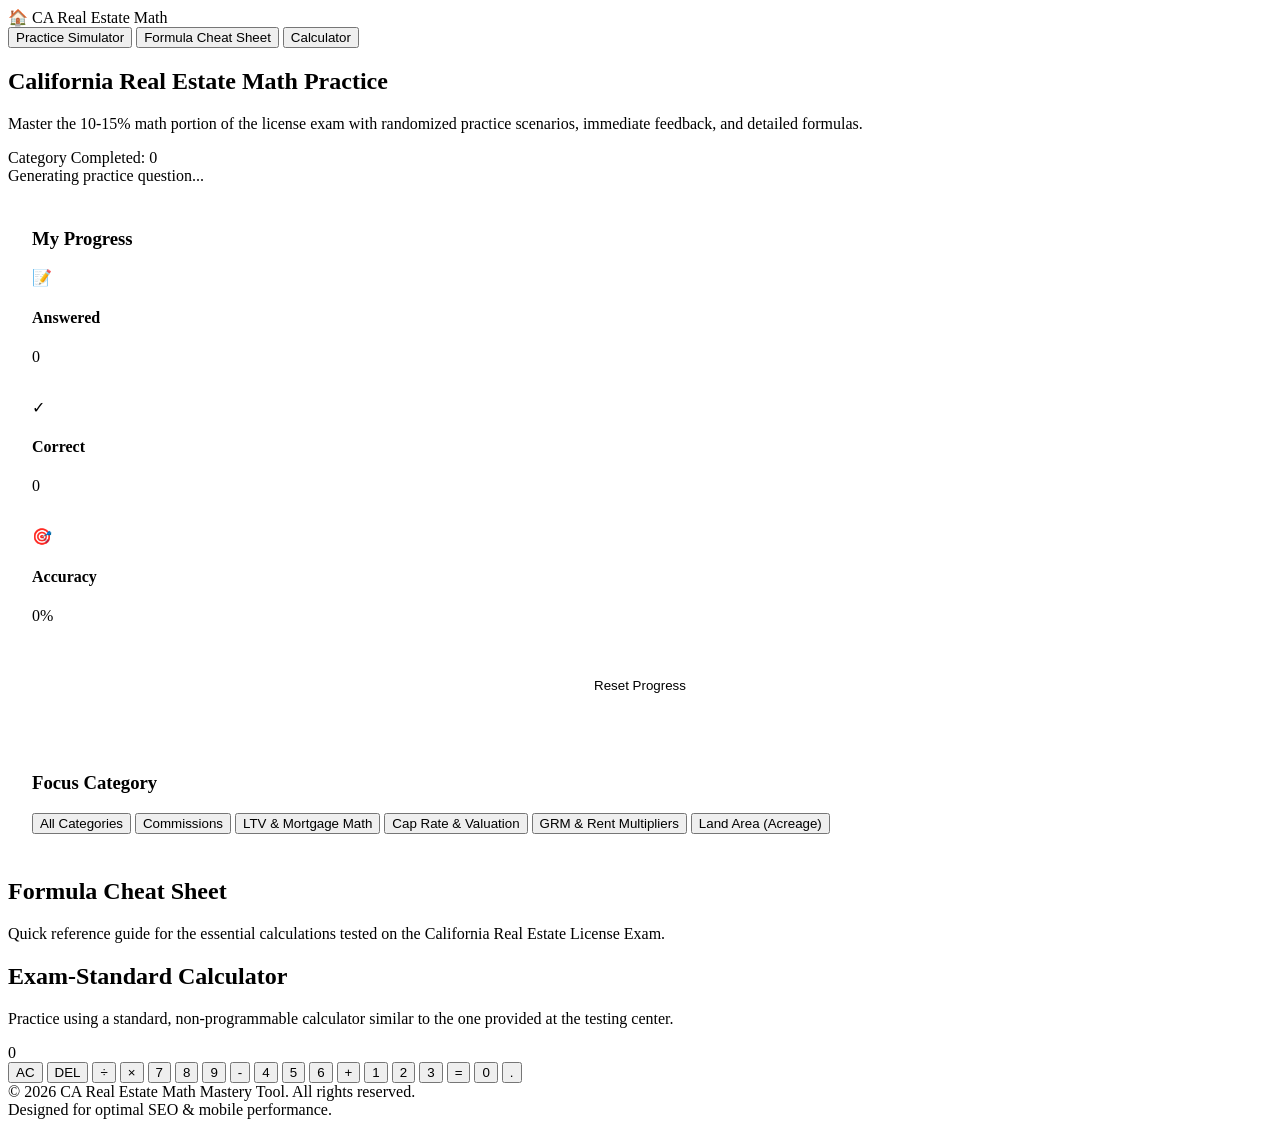
==== index.html @ 2122f607 "Upload index.html" ====
<!DOCTYPE html>
<html lang="en">
<head>
    <meta charset="UTF-8">
    <meta name="viewport" content="width=device-width, initial-scale=1.0">
    <meta name="description" content="Prepare for the California Real Estate License Exam with our interactive math simulator. Learn key formulas, practice unlimited sample questions, and pass on your first attempt!">
    <meta name="author" content="Real Estate Prep Pro">
    <title>California Real Estate Exam Math Practice Simulator</title>
    <link rel="stylesheet" href="style.css">
    <!-- Favicon -->
    <link rel="icon" type="image/svg+xml" href="data:image/svg+xml,<svg xmlns=%22http://www.w3.org/2000/svg%22 viewBox=%220 0 100 100%22><text y=%22.9em%22 font-size=%2290%22>🏠</text></svg>">
</head>
<body>

    <!-- Header Navigation -->
    <header>
        <div class="nav-container">
            <div class="logo" id="app-logo">
                🏠 CA Real Estate <span>Math</span>
            </div>
            <nav class="nav-tabs" aria-label="Main Navigation">
                <button class="tab-btn active" data-tab="practice" id="tab-btn-practice">Practice Simulator</button>
                <button class="tab-btn" data-tab="formulas" id="tab-btn-formulas">Formula Cheat Sheet</button>
                <button class="tab-btn" data-tab="calculator" id="tab-btn-calculator">Calculator</button>
            </nav>
        </div>
    </header>

    <!-- Main Content Container -->
    <main>

        <!-- Category 1: Practice Simulator Tab -->
        <section id="practice-tab" class="tab-content active">
            <!-- Hero Title -->
            <div class="hero">
                <h1>California Real Estate Math Practice</h1>
                <p>Master the 10-15% math portion of the license exam with randomized practice scenarios, immediate feedback, and detailed formulas.</p>
            </div>

            <!-- Quiz Layout Grid -->
            <div class="dashboard-grid">
                <!-- Main Quiz Board -->
                <div class="glass-card" id="quiz-board">
                    <div class="quiz-header">
                        <span class="category-tag" id="question-category">Category</span>
                        <span class="progress-text" id="progress-count">Completed: 0</span>
                    </div>

                    <!-- Question Container -->
                    <div class="question-text" id="question-box">
                        Generating practice question...
                    </div>

                    <!-- Options List -->
                    <div class="options-container" id="options-container">
                        <!-- Options will be generated dynamically -->
                    </div>

                    <!-- Explanation Card (Hidden by default) -->
                    <div class="explanation-card" id="explanation-wrapper" style="display: none;">
                        <div class="explanation-title">
                            💡 Step-by-Step Explanation
                        </div>
                        <div class="explanation-text" id="explanation-text">
                            Explanation content.
                        </div>
                    </div>

                    <!-- Action Button Row -->
                    <div class="actions-row" id="next-btn-container" style="display: none;">
                        <button class="btn-primary" id="next-btn">
                            Next Question ➜
                        </button>
                    </div>
                </div>

                <!-- Stats and Filters Sidebar -->
                <div class="stats-panel">
                    <!-- Progress Card -->
                    <div class="glass-card" style="padding: 1.5rem;">
                        <h3 class="filter-title">My Progress</h3>
                        <div style="display: flex; flex-direction: column; gap: 1rem;">
                            <!-- Stat 1: Total Answered -->
                            <div class="stat-item">
                                <div class="stat-icon">📝</div>
                                <div class="stat-details">
                                    <h4>Answered</h4>
                                    <p id="stat-total">0</p>
                                </div>
                            </div>
                            <!-- Stat 2: Correct Answered -->
                            <div class="stat-item">
                                <div class="stat-icon success">✓</div>
                                <div class="stat-details">
                                    <h4>Correct</h4>
                                    <p id="stat-correct">0</p>
                                </div>
                            </div>
                            <!-- Stat 3: Accuracy -->
                            <div class="stat-item">
                                <div class="stat-icon">🎯</div>
                                <div class="stat-details">
                                    <h4>Accuracy</h4>
                                    <p id="stat-accuracy">0%</p>
                                </div>
                            </div>
                        </div>
                        <button class="btn-primary" id="reset-stats-btn" style="width: 100%; margin-top: 1.5rem; background: rgba(255,255,255,0.05); border: 1px solid var(--bg-card-border); box-shadow: none; padding: 0.8rem;">
                            Reset Progress
                        </button>
                    </div>

                    <!-- Category Filters Card -->
                    <div class="glass-card" style="padding: 1.5rem;">
                        <h3 class="filter-title">Focus Category</h3>
                        <div class="filter-list">
                            <button class="filter-btn active" data-category="all" id="filter-all">All Categories</button>
                            <button class="filter-btn" data-category="commissions" id="filter-commissions">Commissions</button>
                            <button class="filter-btn" data-category="ltv" id="filter-ltv">LTV & Mortgage Math</button>
                            <button class="filter-btn" data-category="caprate" id="filter-caprate">Cap Rate & Valuation</button>
                            <button class="filter-btn" data-category="grm" id="filter-grm">GRM & Rent Multipliers</button>
                            <button class="filter-btn" data-category="landarea" id="filter-landarea">Land Area (Acreage)</button>
                        </div>
                    </div>
                </div>
            </div>
        </section>

        <!-- Category 2: Formula Cheat Sheet Tab -->
        <section id="formulas-tab" class="tab-content">
            <div class="hero">
                <h1>Formula Cheat Sheet</h1>
                <p>Quick reference guide for the essential calculations tested on the California Real Estate License Exam.</p>
            </div>
            
            <!-- Cards Container -->
            <div class="formulas-grid">
                <!-- Dynamically populated from JS -->
            </div>
        </section>

        <!-- Category 3: Calculator Tab -->
        <section id="calculator-tab" class="tab-content">
            <div class="hero">
                <h1>Exam-Standard Calculator</h1>
                <p>Practice using a standard, non-programmable calculator similar to the one provided at the testing center.</p>
            </div>

            <!-- Calculator Frame -->
            <div class="calculator-container">
                <div class="calculator-screen">
                    <div class="calc-prev-operand"></div>
                    <div class="calc-curr-operand">0</div>
                </div>
                <div class="calculator-grid">
                    <button class="calc-btn action" data-action="clear">AC</button>
                    <button class="calc-btn action" data-action="delete">DEL</button>
                    <button class="calc-btn operator" data-op="÷">÷</button>
                    <button class="calc-btn operator" data-op="×">×</button>
                    
                    <button class="calc-btn" data-num="7">7</button>
                    <button class="calc-btn" data-num="8">8</button>
                    <button class="calc-btn" data-num="9">9</button>
                    <button class="calc-btn operator" data-op="-">-</button>
                    
                    <button class="calc-btn" data-num="4">4</button>
                    <button class="calc-btn" data-num="5">5</button>
                    <button class="calc-btn" data-num="6">6</button>
                    <button class="calc-btn operator" data-op="+">+</button>
                    
                    <button class="calc-btn" data-num="1">1</button>
                    <button class="calc-btn" data-num="2">2</button>
                    <button class="calc-btn" data-num="3">3</button>
                    <button class="calc-btn equals" data-action="equals">=</button>
                    
                    <button class="calc-btn" style="grid-column: span 2; aspect-ratio: auto;" data-num="0">0</button>
                    <button class="calc-btn" data-num=".">.</button>
                </div>
            </div>
        </section>

    </main>

    <!-- Footer Section -->
    <footer>
        <div class="footer-content">
            <div>
                © 2026 CA Real Estate Math Mastery Tool. All rights reserved.
            </div>
            <div>
                Designed for optimal SEO &amp; mobile performance.
            </div>
        </div>
    </footer>

    <!-- App Script -->
    <script src="app.js"></script>
</body>
</html>
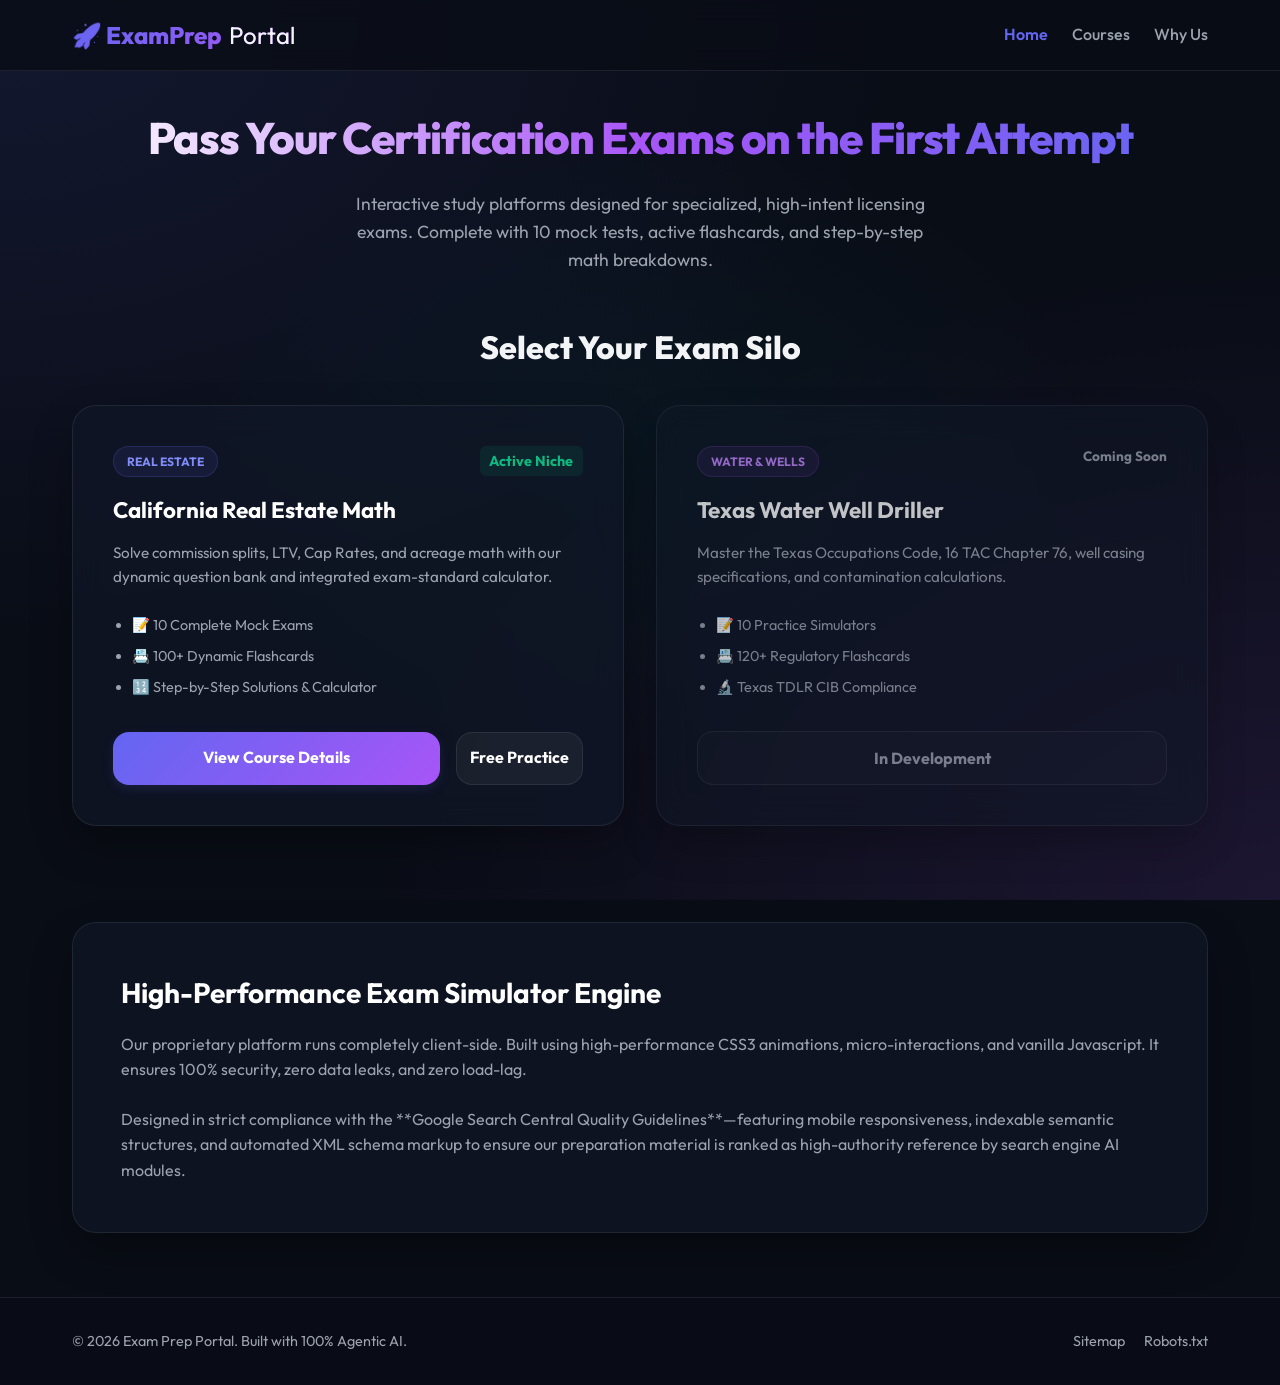
==== commit 092a6b4d: "Upload index.html" ====
--- a/index.html
+++ b/index.html
@@ -3,197 +3,128 @@
 <head>
     <meta charset="UTF-8">
     <meta name="viewport" content="width=device-width, initial-scale=1.0">
-    <meta name="description" content="Prepare for the California Real Estate License Exam with our interactive math simulator. Learn key formulas, practice unlimited sample questions, and pass on your first attempt!">
-    <meta name="author" content="Real Estate Prep Pro">
-    <title>California Real Estate Exam Math Practice Simulator</title>
+    <meta name="description" content="Master highly specialized, low-competition exams with our premium prep courses, interactive flashcards, mock tests, and built-in calculators. Start for free.">
+    <title>Exams Prep Portal - Premium Low-Competition Practice Simulators</title>
     <link rel="stylesheet" href="style.css">
-    <!-- Favicon -->
-    <link rel="icon" type="image/svg+xml" href="data:image/svg+xml,<svg xmlns=%22http://www.w3.org/2000/svg%22 viewBox=%220 0 100 100%22><text y=%22.9em%22 font-size=%2290%22>🏠</text></svg>">
+    <!-- Google Web Fonts -->
+    <link rel="preconnect" href="https://fonts.googleapis.com">
+    <link rel="preconnect" href="https://fonts.gstatic.com" crossorigin>
+    <link href="https://fonts.googleapis.com/css2?family=Outfit:wght@300;400;500;600;700;800&display=swap" rel="stylesheet">
+    
+    <!-- JSON-LD WebSite Structured Data -->
+    <script type="application/ld-json">
+    {
+      "@context": "https://schema.org",
+      "@type": "WebSite",
+      "name": "Exam Prep Portal",
+      "url": "https://onlinemathstutor4u-glitch.github.io/real-estate-math-practice-tool/",
+      "description": "Premium Mock Tests and Practice Engines for licensing and certification exams."
+    }
+    </script>
 </head>
 <body>
 
-    <!-- Header Navigation -->
+    <!-- Semantic Header -->
     <header>
         <div class="nav-container">
-            <div class="logo" id="app-logo">
-                🏠 CA Real Estate <span>Math</span>
+            <div class="logo">
+                🚀 ExamPrep<span>Portal</span>
             </div>
-            <nav class="nav-tabs" aria-label="Main Navigation">
-                <button class="tab-btn active" data-tab="practice" id="tab-btn-practice">Practice Simulator</button>
-                <button class="tab-btn" data-tab="formulas" id="tab-btn-formulas">Formula Cheat Sheet</button>
-                <button class="tab-btn" data-tab="calculator" id="tab-btn-calculator">Calculator</button>
+            <nav aria-label="Main Navigation">
+                <ul style="display: flex; gap: 1.5rem; list-style: none;">
+                    <li><a href="index.html" class="nav-link active" style="color: var(--primary); text-decoration: none; font-weight: 600;">Home</a></li>
+                    <li><a href="#courses" class="nav-link" style="color: var(--text-secondary); text-decoration: none; font-weight: 500;">Courses</a></li>
+                    <li><a href="#about" class="nav-link" style="color: var(--text-secondary); text-decoration: none; font-weight: 500;">Why Us</a></li>
+                </ul>
             </nav>
         </div>
     </header>
 
-    <!-- Main Content Container -->
     <main>
+        <!-- Hero Section -->
+        <section class="hero" id="home">
+            <h1>Pass Your Certification Exams on the First Attempt</h1>
+            <p>Interactive study platforms designed for specialized, high-intent licensing exams. Complete with 10 mock tests, active flashcards, and step-by-step math breakdowns.</p>
+        </section>
 
-        <!-- Category 1: Practice Simulator Tab -->
-        <section id="practice-tab" class="tab-content active">
-            <!-- Hero Title -->
-            <div class="hero">
-                <h1>California Real Estate Math Practice</h1>
-                <p>Master the 10-15% math portion of the license exam with randomized practice scenarios, immediate feedback, and detailed formulas.</p>
-            </div>
+        <!-- Course Catalog (Silo Categories) -->
+        <section id="courses" style="margin-top: 3rem;">
+            <h2 style="font-size: 2rem; margin-bottom: 2rem; text-align: center; font-weight: 800;">Select Your Exam Silo</h2>
+            
+            <div style="display: grid; grid-template-columns: repeat(auto-fit, minmax(320px, 1fr)); gap: 2rem; margin-top: 1rem;">
+                
+                <!-- Silo Product Card 1 -->
+                <article class="glass-card" style="display: flex; flex-direction: column; justify-content: space-between;">
+                    <div>
+                        <div style="display: flex; justify-content: space-between; align-items: flex-start; margin-bottom: 1rem;">
+                            <span class="category-tag" style="background: rgba(99, 102, 241, 0.1); color: #818cf8; border: 1px solid rgba(99, 102, 241, 0.2); padding: 0.3rem 0.8rem; border-radius: 50px; font-size: 0.75rem; font-weight: 700;">REAL ESTATE</span>
+                            <span style="font-size: 0.9rem; color: var(--success); font-weight: 700; background: var(--success-glow); padding: 0.2rem 0.6rem; border-radius: 6px;">Active Niche</span>
+                        </div>
+                        <h3 style="font-size: 1.4rem; font-weight: 700; margin-bottom: 0.75rem; color: white;">California Real Estate Math</h3>
+                        <p style="color: var(--text-secondary); font-size: 0.95rem; margin-bottom: 1.5rem;">Solve commission splits, LTV, Cap Rates, and acreage math with our dynamic question bank and integrated exam-standard calculator.</p>
+                        
+                        <ul style="color: var(--text-secondary); font-size: 0.9rem; margin-bottom: 2rem; padding-left: 1.2rem; display: flex; flex-direction: column; gap: 0.5rem;">
+                            <li>📝 10 Complete Mock Exams</li>
+                            <li>📇 100+ Dynamic Flashcards</li>
+                            <li>🔢 Step-by-Step Solutions &amp; Calculator</li>
+                        </ul>
+                    </div>
+                    
+                    <div style="display: flex; gap: 1rem;">
+                        <a href="exams/ca-real-estate-math/index.html" class="btn-primary" style="flex-grow: 1; text-align: center; text-decoration: none; padding: 0.8rem;">
+                            View Course Details
+                        </a>
+                        <a href="exams/ca-real-estate-math/practice.html" class="btn-primary" style="background: rgba(255,255,255,0.05); border: 1px solid var(--bg-card-border); color: white; box-shadow: none; padding: 0.8rem; text-decoration: none; text-align: center;">
+                            Free Practice
+                        </a>
+                    </div>
+                </article>
 
-            <!-- Quiz Layout Grid -->
-            <div class="dashboard-grid">
-                <!-- Main Quiz Board -->
-                <div class="glass-card" id="quiz-board">
-                    <div class="quiz-header">
-                        <span class="category-tag" id="question-category">Category</span>
-                        <span class="progress-text" id="progress-count">Completed: 0</span>
+                <!-- Silo Product Card 2 (Placeholder) -->
+                <article class="glass-card" style="display: flex; flex-direction: column; justify-content: space-between; opacity: 0.75;">
+                    <div>
+                        <div style="display: flex; justify-content: space-between; align-items: flex-start; margin-bottom: 1rem;">
+                            <span class="category-tag" style="background: rgba(168, 85, 247, 0.1); color: #c084fc; border: 1px solid rgba(168, 85, 247, 0.2); padding: 0.3rem 0.8rem; border-radius: 50px; font-size: 0.75rem; font-weight: 700;">WATER &amp; WELLS</span>
+                            <span style="font-size: 0.85rem; color: var(--text-secondary); font-weight: 700;">Coming Soon</span>
+                        </div>
+                        <h3 style="font-size: 1.4rem; font-weight: 700; margin-bottom: 0.75rem; color: white;">Texas Water Well Driller</h3>
+                        <p style="color: var(--text-secondary); font-size: 0.95rem; margin-bottom: 1.5rem;">Master the Texas Occupations Code, 16 TAC Chapter 76, well casing specifications, and contamination calculations.</p>
+                        
+                        <ul style="color: var(--text-secondary); font-size: 0.9rem; margin-bottom: 2rem; padding-left: 1.2rem; display: flex; flex-direction: column; gap: 0.5rem;">
+                            <li>📝 10 Practice Simulators</li>
+                            <li>📇 120+ Regulatory Flashcards</li>
+                            <li>🔬 Texas TDLR CIB Compliance</li>
+                        </ul>
                     </div>
+                    
+                    <button class="btn-primary" style="background: rgba(255,255,255,0.02); border: 1px solid var(--bg-card-border); color: var(--text-secondary); box-shadow: none; cursor: not-allowed;" disabled>
+                        In Development
+                    </button>
+                </article>
 
-                    <!-- Question Container -->
-                    <div class="question-text" id="question-box">
-                        Generating practice question...
-                    </div>
-
-                    <!-- Options List -->
-                    <div class="options-container" id="options-container">
-                        <!-- Options will be generated dynamically -->
-                    </div>
-
-                    <!-- Explanation Card (Hidden by default) -->
-                    <div class="explanation-card" id="explanation-wrapper" style="display: none;">
-                        <div class="explanation-title">
-                            💡 Step-by-Step Explanation
-                        </div>
-                        <div class="explanation-text" id="explanation-text">
-                            Explanation content.
-                        </div>
-                    </div>
-
-                    <!-- Action Button Row -->
-                    <div class="actions-row" id="next-btn-container" style="display: none;">
-                        <button class="btn-primary" id="next-btn">
-                            Next Question ➜
-                        </button>
-                    </div>
-                </div>
-
-                <!-- Stats and Filters Sidebar -->
-                <div class="stats-panel">
-                    <!-- Progress Card -->
-                    <div class="glass-card" style="padding: 1.5rem;">
-                        <h3 class="filter-title">My Progress</h3>
-                        <div style="display: flex; flex-direction: column; gap: 1rem;">
-                            <!-- Stat 1: Total Answered -->
-                            <div class="stat-item">
-                                <div class="stat-icon">📝</div>
-                                <div class="stat-details">
-                                    <h4>Answered</h4>
-                                    <p id="stat-total">0</p>
-                                </div>
-                            </div>
-                            <!-- Stat 2: Correct Answered -->
-                            <div class="stat-item">
-                                <div class="stat-icon success">✓</div>
-                                <div class="stat-details">
-                                    <h4>Correct</h4>
-                                    <p id="stat-correct">0</p>
-                                </div>
-                            </div>
-                            <!-- Stat 3: Accuracy -->
-                            <div class="stat-item">
-                                <div class="stat-icon">🎯</div>
-                                <div class="stat-details">
-                                    <h4>Accuracy</h4>
-                                    <p id="stat-accuracy">0%</p>
-                                </div>
-                            </div>
-                        </div>
-                        <button class="btn-primary" id="reset-stats-btn" style="width: 100%; margin-top: 1.5rem; background: rgba(255,255,255,0.05); border: 1px solid var(--bg-card-border); box-shadow: none; padding: 0.8rem;">
-                            Reset Progress
-                        </button>
-                    </div>
-
-                    <!-- Category Filters Card -->
-                    <div class="glass-card" style="padding: 1.5rem;">
-                        <h3 class="filter-title">Focus Category</h3>
-                        <div class="filter-list">
-                            <button class="filter-btn active" data-category="all" id="filter-all">All Categories</button>
-                            <button class="filter-btn" data-category="commissions" id="filter-commissions">Commissions</button>
-                            <button class="filter-btn" data-category="ltv" id="filter-ltv">LTV & Mortgage Math</button>
-                            <button class="filter-btn" data-category="caprate" id="filter-caprate">Cap Rate & Valuation</button>
-                            <button class="filter-btn" data-category="grm" id="filter-grm">GRM & Rent Multipliers</button>
-                            <button class="filter-btn" data-category="landarea" id="filter-landarea">Land Area (Acreage)</button>
-                        </div>
-                    </div>
-                </div>
             </div>
         </section>
 
-        <!-- Category 2: Formula Cheat Sheet Tab -->
-        <section id="formulas-tab" class="tab-content">
-            <div class="hero">
-                <h1>Formula Cheat Sheet</h1>
-                <p>Quick reference guide for the essential calculations tested on the California Real Estate License Exam.</p>
-            </div>
-            
-            <!-- Cards Container -->
-            <div class="formulas-grid">
-                <!-- Dynamically populated from JS -->
-            </div>
+        <!-- SEO Content Info Section -->
+        <section id="about" class="glass-card" style="margin-top: 4rem; padding: 3rem;">
+            <h2 style="font-size: 1.75rem; margin-bottom: 1rem; color: white; font-weight: 700;">High-Performance Exam Simulator Engine</h2>
+            <p style="color: var(--text-secondary); margin-bottom: 1.5rem;">Our proprietary platform runs completely client-side. Built using high-performance CSS3 animations, micro-interactions, and vanilla Javascript. It ensures 100% security, zero data leaks, and zero load-lag.</p>
+            <p style="color: var(--text-secondary);">Designed in strict compliance with the **Google Search Central Quality Guidelines**—featuring mobile responsiveness, indexable semantic structures, and automated XML schema markup to ensure our preparation material is ranked as high-authority reference by search engine AI modules.</p>
         </section>
-
-        <!-- Category 3: Calculator Tab -->
-        <section id="calculator-tab" class="tab-content">
-            <div class="hero">
-                <h1>Exam-Standard Calculator</h1>
-                <p>Practice using a standard, non-programmable calculator similar to the one provided at the testing center.</p>
-            </div>
-
-            <!-- Calculator Frame -->
-            <div class="calculator-container">
-                <div class="calculator-screen">
-                    <div class="calc-prev-operand"></div>
-                    <div class="calc-curr-operand">0</div>
-                </div>
-                <div class="calculator-grid">
-                    <button class="calc-btn action" data-action="clear">AC</button>
-                    <button class="calc-btn action" data-action="delete">DEL</button>
-                    <button class="calc-btn operator" data-op="÷">÷</button>
-                    <button class="calc-btn operator" data-op="×">×</button>
-                    
-                    <button class="calc-btn" data-num="7">7</button>
-                    <button class="calc-btn" data-num="8">8</button>
-                    <button class="calc-btn" data-num="9">9</button>
-                    <button class="calc-btn operator" data-op="-">-</button>
-                    
-                    <button class="calc-btn" data-num="4">4</button>
-                    <button class="calc-btn" data-num="5">5</button>
-                    <button class="calc-btn" data-num="6">6</button>
-                    <button class="calc-btn operator" data-op="+">+</button>
-                    
-                    <button class="calc-btn" data-num="1">1</button>
-                    <button class="calc-btn" data-num="2">2</button>
-                    <button class="calc-btn" data-num="3">3</button>
-                    <button class="calc-btn equals" data-action="equals">=</button>
-                    
-                    <button class="calc-btn" style="grid-column: span 2; aspect-ratio: auto;" data-num="0">0</button>
-                    <button class="calc-btn" data-num=".">.</button>
-                </div>
-            </div>
-        </section>
-
     </main>
 
-    <!-- Footer Section -->
+    <!-- Semantic Footer -->
     <footer>
         <div class="footer-content">
             <div>
-                © 2026 CA Real Estate Math Mastery Tool. All rights reserved.
+                © 2026 Exam Prep Portal. Built with 100% Agentic AI.
             </div>
             <div>
-                Designed for optimal SEO &amp; mobile performance.
+                <a href="sitemap.xml" style="color: var(--text-secondary); text-decoration: none; margin-right: 1rem;">Sitemap</a>
+                <a href="robots.txt" style="color: var(--text-secondary); text-decoration: none;">Robots.txt</a>
             </div>
         </div>
     </footer>
 
-    <!-- App Script -->
-    <script src="app.js"></script>
 </body>
 </html>
--- a/style.css
+++ b/style.css
@@ -0,0 +1,684 @@
+@import url('https://fonts.googleapis.com/css2?family=Outfit:wght@300;400;500;600;700;800&display=swap');
+
+/* CSS Variables for Premium Dark Theme */
+:root {
+    --bg-dark: #090d16;
+    --bg-card: rgba(17, 24, 39, 0.7);
+    --bg-card-border: rgba(255, 255, 255, 0.08);
+    --text-primary: #f3f4f6;
+    --text-secondary: #9ca3af;
+    --primary: #6366f1;
+    --primary-glow: rgba(99, 102, 241, 0.15);
+    --secondary: #a855f7;
+    --secondary-glow: rgba(168, 85, 247, 0.15);
+    --accent: #06b6d4;
+    --success: #10b981;
+    --error: #ef4444;
+    --success-glow: rgba(16, 185, 129, 0.1);
+    --error-glow: rgba(239, 68, 68, 0.1);
+    --transition-speed: 0.3s;
+}
+
+* {
+    margin: 0;
+    padding: 0;
+    box-sizing: border-box;
+    font-family: 'Outfit', sans-serif;
+    -webkit-tap-highlight-color: transparent;
+}
+
+body {
+    background-color: var(--bg-dark);
+    background-image: 
+        radial-gradient(at 0% 0%, rgba(99, 102, 241, 0.12) 0px, transparent 50%),
+        radial-gradient(at 100% 100%, rgba(168, 85, 247, 0.12) 0px, transparent 50%),
+        radial-gradient(at 50% 50%, rgba(6, 182, 212, 0.05) 0px, transparent 50%);
+    background-attachment: fixed;
+    color: var(--text-primary);
+    min-height: 100vh;
+    display: flex;
+    flex-direction: column;
+    overflow-x: hidden;
+    line-height: 1.6;
+}
+
+/* Header */
+header {
+    background: rgba(9, 13, 22, 0.8);
+    backdrop-filter: blur(12px);
+    border-bottom: 1px solid var(--bg-card-border);
+    position: sticky;
+    top: 0;
+    z-index: 100;
+}
+
+.nav-container {
+    max-width: 1200px;
+    margin: 0 auto;
+    padding: 1rem 2rem;
+    display: flex;
+    justify-content: space-between;
+    align-items: center;
+}
+
+.logo {
+    font-size: 1.5rem;
+    font-weight: 800;
+    background: linear-gradient(135deg, var(--primary), var(--secondary));
+    -webkit-background-clip: text;
+    -webkit-text-fill-color: transparent;
+    display: flex;
+    align-items: center;
+    gap: 0.5rem;
+}
+
+.logo span {
+    font-weight: 400;
+    color: var(--text-primary);
+    -webkit-text-fill-color: initial;
+}
+
+.nav-tabs {
+    display: flex;
+    gap: 0.5rem;
+    background: rgba(255, 255, 255, 0.03);
+    padding: 0.25rem;
+    border-radius: 50px;
+    border: 1px solid var(--bg-card-border);
+}
+
+.tab-btn {
+    background: transparent;
+    border: none;
+    color: var(--text-secondary);
+    padding: 0.6rem 1.2rem;
+    border-radius: 50px;
+    font-weight: 600;
+    font-size: 0.9rem;
+    cursor: pointer;
+    transition: all var(--transition-speed) ease;
+}
+
+.tab-btn.active {
+    background: linear-gradient(135deg, var(--primary), var(--secondary));
+    color: white;
+    box-shadow: 0 4px 12px var(--primary-glow);
+}
+
+.tab-btn:hover:not(.active) {
+    color: var(--text-primary);
+    background: rgba(255, 255, 255, 0.05);
+}
+
+/* Main Layout */
+main {
+    max-width: 1200px;
+    margin: 2rem auto;
+    padding: 0 2rem;
+    flex-grow: 1;
+    width: 100%;
+}
+
+.tab-content {
+    display: none;
+    animation: fadeIn 0.4s ease-out;
+}
+
+.tab-content.active {
+    display: block;
+}
+
+@keyframes fadeIn {
+    from {
+        opacity: 0;
+        transform: translateY(10px);
+    }
+    to {
+        opacity: 1;
+        transform: translateY(0);
+    }
+}
+
+/* Glassmorphic Cards */
+.glass-card {
+    background: var(--bg-card);
+    backdrop-filter: blur(16px);
+    border: 1px solid var(--bg-card-border);
+    border-radius: 24px;
+    padding: 2.5rem;
+    box-shadow: 0 20px 40px rgba(0, 0, 0, 0.3);
+    margin-bottom: 2rem;
+    transition: transform var(--transition-speed) ease, box-shadow var(--transition-speed) ease;
+}
+
+.glass-card:hover {
+    box-shadow: 0 25px 50px rgba(99, 102, 241, 0.05);
+}
+
+/* Hero Section */
+.hero {
+    text-align: center;
+    margin-bottom: 3rem;
+}
+
+.hero h1 {
+    font-size: 2.75rem;
+    font-weight: 800;
+    margin-bottom: 1rem;
+    letter-spacing: -0.025em;
+    background: linear-gradient(to right, #ffffff, #a855f7, #6366f1);
+    -webkit-background-clip: text;
+    -webkit-text-fill-color: transparent;
+}
+
+.hero p {
+    color: var(--text-secondary);
+    font-size: 1.1rem;
+    max-width: 600px;
+    margin: 0 auto;
+}
+
+/* Grid & Dashboard layout */
+.dashboard-grid {
+    display: grid;
+    grid-template-columns: 2fr 1fr;
+    gap: 2rem;
+}
+
+@media (max-width: 968px) {
+    .dashboard-grid {
+        grid-template-columns: 1fr;
+    }
+}
+
+/* Quiz Section */
+.quiz-header {
+    display: flex;
+    justify-content: space-between;
+    align-items: center;
+    margin-bottom: 1.5rem;
+    border-bottom: 1px solid var(--bg-card-border);
+    padding-bottom: 1rem;
+}
+
+.category-tag {
+    background: var(--primary-glow);
+    color: #818cf8;
+    border: 1px solid rgba(99, 102, 241, 0.3);
+    padding: 0.4rem 1rem;
+    border-radius: 50px;
+    font-size: 0.85rem;
+    font-weight: 700;
+    text-transform: uppercase;
+}
+
+.progress-text {
+    font-size: 0.9rem;
+    color: var(--text-secondary);
+    font-weight: 500;
+}
+
+.question-text {
+    font-size: 1.3rem;
+    font-weight: 600;
+    margin-bottom: 2rem;
+    color: var(--text-primary);
+}
+
+.options-container {
+    display: flex;
+    flex-direction: column;
+    gap: 1rem;
+    margin-bottom: 2rem;
+}
+
+.option-btn {
+    background: rgba(255, 255, 255, 0.02);
+    border: 1px solid var(--bg-card-border);
+    border-radius: 16px;
+    padding: 1.2rem 1.5rem;
+    text-align: left;
+    color: var(--text-primary);
+    font-size: 1.05rem;
+    font-weight: 500;
+    cursor: pointer;
+    transition: all 0.2s ease;
+    display: flex;
+    justify-content: space-between;
+    align-items: center;
+}
+
+.option-btn:hover:not(:disabled) {
+    background: rgba(255, 255, 255, 0.05);
+    border-color: var(--primary);
+    transform: translateX(4px);
+}
+
+.option-btn:disabled {
+    cursor: default;
+}
+
+.option-btn.correct {
+    background: var(--success-glow);
+    border-color: var(--success);
+    color: #34d399;
+}
+
+.option-btn.incorrect {
+    background: var(--error-glow);
+    border-color: var(--error);
+    color: #f87171;
+}
+
+.option-marker {
+    width: 24px;
+    height: 24px;
+    border-radius: 50%;
+    border: 2px solid var(--text-secondary);
+    display: flex;
+    align-items: center;
+    justify-content: center;
+    font-size: 0.8rem;
+    font-weight: 700;
+    transition: all 0.2s ease;
+}
+
+.option-btn.correct .option-marker {
+    border-color: var(--success);
+    background: var(--success);
+    color: white;
+}
+
+.option-btn.incorrect .option-marker {
+    border-color: var(--error);
+    background: var(--error);
+    color: white;
+}
+
+/* Explanation / Answer details */
+.explanation-card {
+    background: rgba(255, 255, 255, 0.02);
+    border-left: 4px solid var(--primary);
+    border-radius: 0 16px 16px 0;
+    padding: 1.5rem;
+    margin-bottom: 2rem;
+    animation: fadeIn 0.4s ease-out;
+}
+
+.explanation-title {
+    font-weight: 700;
+    color: var(--primary);
+    margin-bottom: 0.5rem;
+    display: flex;
+    align-items: center;
+    gap: 0.5rem;
+}
+
+.explanation-text {
+    font-size: 0.95rem;
+    color: var(--text-secondary);
+}
+
+.explanation-math {
+    background: rgba(0, 0, 0, 0.2);
+    padding: 1rem;
+    border-radius: 12px;
+    margin-top: 1rem;
+    font-family: monospace;
+    font-size: 1.05rem;
+    color: var(--accent);
+    border: 1px solid rgba(255, 255, 255, 0.04);
+}
+
+/* Action Buttons */
+.btn-primary {
+    background: linear-gradient(135deg, var(--primary), var(--secondary));
+    color: white;
+    border: none;
+    border-radius: 16px;
+    padding: 1rem 2rem;
+    font-size: 1rem;
+    font-weight: 700;
+    cursor: pointer;
+    transition: all 0.2s ease;
+    box-shadow: 0 4px 12px var(--primary-glow);
+    display: flex;
+    align-items: center;
+    justify-content: center;
+    gap: 0.5rem;
+}
+
+.btn-primary:hover {
+    transform: translateY(-2px);
+    box-shadow: 0 6px 20px var(--primary-glow);
+}
+
+.btn-primary:active {
+    transform: translateY(0);
+}
+
+.actions-row {
+    display: flex;
+    justify-content: flex-end;
+}
+
+/* Right Side Stats Panel */
+.stats-panel {
+    display: flex;
+    flex-direction: column;
+    gap: 1.5rem;
+}
+
+.stat-item {
+    display: flex;
+    align-items: center;
+    gap: 1rem;
+    background: rgba(255, 255, 255, 0.02);
+    padding: 1.2rem;
+    border-radius: 16px;
+    border: 1px solid var(--bg-card-border);
+}
+
+.stat-icon {
+    width: 48px;
+    height: 48px;
+    border-radius: 12px;
+    background: var(--primary-glow);
+    color: var(--primary);
+    display: flex;
+    align-items: center;
+    justify-content: center;
+    font-size: 1.5rem;
+}
+
+.stat-icon.success {
+    background: var(--success-glow);
+    color: var(--success);
+}
+
+.stat-details h4 {
+    font-size: 0.85rem;
+    color: var(--text-secondary);
+    text-transform: uppercase;
+    font-weight: 700;
+}
+
+.stat-details p {
+    font-size: 1.5rem;
+    font-weight: 800;
+    color: var(--text-primary);
+}
+
+/* Category Filter Panel */
+.filter-title {
+    font-weight: 700;
+    margin-bottom: 1rem;
+    font-size: 0.95rem;
+    color: var(--text-secondary);
+    text-transform: uppercase;
+}
+
+.filter-list {
+    display: flex;
+    flex-direction: column;
+    gap: 0.5rem;
+}
+
+.filter-btn {
+    background: transparent;
+    border: 1px solid var(--bg-card-border);
+    color: var(--text-secondary);
+    padding: 0.8rem 1.2rem;
+    border-radius: 14px;
+    cursor: pointer;
+    text-align: left;
+    font-size: 0.95rem;
+    font-weight: 500;
+    transition: all 0.2s ease;
+}
+
+.filter-btn:hover {
+    background: rgba(255, 255, 255, 0.03);
+    color: var(--text-primary);
+}
+
+.filter-btn.active {
+    background: var(--primary-glow);
+    color: #818cf8;
+    border-color: rgba(99, 102, 241, 0.4);
+    font-weight: 600;
+}
+
+/* Formula Cheat Sheet Grid */
+.formulas-grid {
+    display: grid;
+    grid-template-columns: repeat(auto-fill, minmax(320px, 1fr));
+    gap: 1.5rem;
+}
+
+.formula-card {
+    background: var(--bg-card);
+    backdrop-filter: blur(12px);
+    border: 1px solid var(--bg-card-border);
+    border-radius: 20px;
+    padding: 1.8rem;
+    transition: all var(--transition-speed) ease;
+    display: flex;
+    flex-direction: column;
+    justify-content: space-between;
+    height: 100%;
+}
+
+.formula-card:hover {
+    transform: translateY(-5px);
+    border-color: rgba(168, 85, 247, 0.4);
+    box-shadow: 0 15px 30px rgba(168, 85, 247, 0.05);
+}
+
+.formula-header {
+    display: flex;
+    justify-content: space-between;
+    align-items: center;
+    margin-bottom: 1rem;
+}
+
+.formula-title {
+    font-size: 1.15rem;
+    font-weight: 700;
+    color: var(--text-primary);
+}
+
+.formula-icon {
+    font-size: 1.5rem;
+    color: var(--secondary);
+}
+
+.formula-body {
+    flex-grow: 1;
+}
+
+.formula-equation {
+    background: rgba(0, 0, 0, 0.2);
+    padding: 0.8rem;
+    border-radius: 12px;
+    font-family: monospace;
+    font-weight: bold;
+    font-size: 1rem;
+    color: var(--accent);
+    margin-bottom: 1rem;
+    border: 1px solid rgba(255, 255, 255, 0.03);
+}
+
+.formula-desc {
+    font-size: 0.9rem;
+    color: var(--text-secondary);
+    margin-bottom: 1rem;
+}
+
+.formula-example {
+    font-size: 0.85rem;
+    background: rgba(255, 255, 255, 0.01);
+    padding: 0.75rem;
+    border-left: 2px solid var(--secondary);
+    color: var(--text-secondary);
+    border-radius: 0 8px 8px 0;
+}
+
+.formula-example strong {
+    color: var(--text-primary);
+}
+
+/* Interactive Calculator Widget */
+.calculator-container {
+    max-width: 360px;
+    margin: 2rem auto;
+    background: #0f172a;
+    border-radius: 32px;
+    padding: 1.5rem;
+    border: 1px solid var(--bg-card-border);
+    box-shadow: 0 25px 50px rgba(0, 0, 0, 0.5);
+}
+
+.calculator-screen {
+    background: #020617;
+    border-radius: 20px;
+    padding: 1.5rem;
+    margin-bottom: 1.5rem;
+    text-align: right;
+    border: 1px solid rgba(255, 255, 255, 0.03);
+    overflow: hidden;
+}
+
+.calc-prev-operand {
+    font-size: 0.95rem;
+    color: var(--text-secondary);
+    min-height: 1.5rem;
+    margin-bottom: 0.25rem;
+    word-wrap: break-word;
+    word-break: break-all;
+}
+
+.calc-curr-operand {
+    font-size: 2rem;
+    font-weight: 700;
+    color: var(--text-primary);
+    min-height: 2.8rem;
+    word-wrap: break-word;
+    word-break: break-all;
+}
+
+.calculator-grid {
+    display: grid;
+    grid-template-columns: repeat(4, 1fr);
+    gap: 0.75rem;
+}
+
+.calc-btn {
+    aspect-ratio: 1;
+    border-radius: 18px;
+    border: 1px solid rgba(255, 255, 255, 0.05);
+    background: rgba(255, 255, 255, 0.03);
+    font-size: 1.25rem;
+    font-weight: 600;
+    color: var(--text-primary);
+    cursor: pointer;
+    transition: all 0.15s ease;
+    display: flex;
+    align-items: center;
+    justify-content: center;
+}
+
+.calc-btn:hover {
+    background: rgba(255, 255, 255, 0.08);
+}
+
+.calc-btn:active {
+    transform: scale(0.95);
+}
+
+.calc-btn.operator {
+    background: var(--primary-glow);
+    color: #818cf8;
+    border-color: rgba(99, 102, 241, 0.2);
+}
+
+.calc-btn.operator:hover {
+    background: rgba(99, 102, 241, 0.25);
+}
+
+.calc-btn.action {
+    background: rgba(239, 68, 68, 0.15);
+    color: #f87171;
+    border-color: rgba(239, 68, 68, 0.2);
+}
+
+.calc-btn.action:hover {
+    background: rgba(239, 68, 68, 0.25);
+}
+
+.calc-btn.equals {
+    background: linear-gradient(135deg, var(--primary), var(--secondary));
+    color: white;
+    grid-column: span 2;
+    aspect-ratio: auto;
+    height: 100%;
+}
+
+.calc-btn.equals:hover {
+    opacity: 0.9;
+}
+
+/* Footer styling */
+footer {
+    border-top: 1px solid var(--bg-card-border);
+    padding: 2rem 0;
+    margin-top: auto;
+    background: rgba(9, 13, 22, 0.6);
+}
+
+.footer-content {
+    max-width: 1200px;
+    margin: 0 auto;
+    padding: 0 2rem;
+    display: flex;
+    justify-content: space-between;
+    align-items: center;
+    color: var(--text-secondary);
+    font-size: 0.9rem;
+}
+
+@media (max-width: 640px) {
+    .footer-content {
+        flex-direction: column;
+        gap: 1rem;
+        text-align: center;
+    }
+}
+
+/* Score Summary Slide styling */
+.score-summary {
+    text-align: center;
+    padding: 2rem 0;
+}
+
+.score-badge {
+    width: 120px;
+    height: 120px;
+    border-radius: 50%;
+    background: var(--primary-glow);
+    border: 3px solid var(--primary);
+    display: flex;
+    align-items: center;
+    justify-content: center;
+    font-size: 2.5rem;
+    font-weight: 800;
+    color: white;
+    margin: 0 auto 1.5rem;
+    box-shadow: 0 10px 25px var(--primary-glow);
+}
+
+.score-msg {
+    font-size: 1.25rem;
+    font-weight: 600;
+    margin-bottom: 1rem;
+}
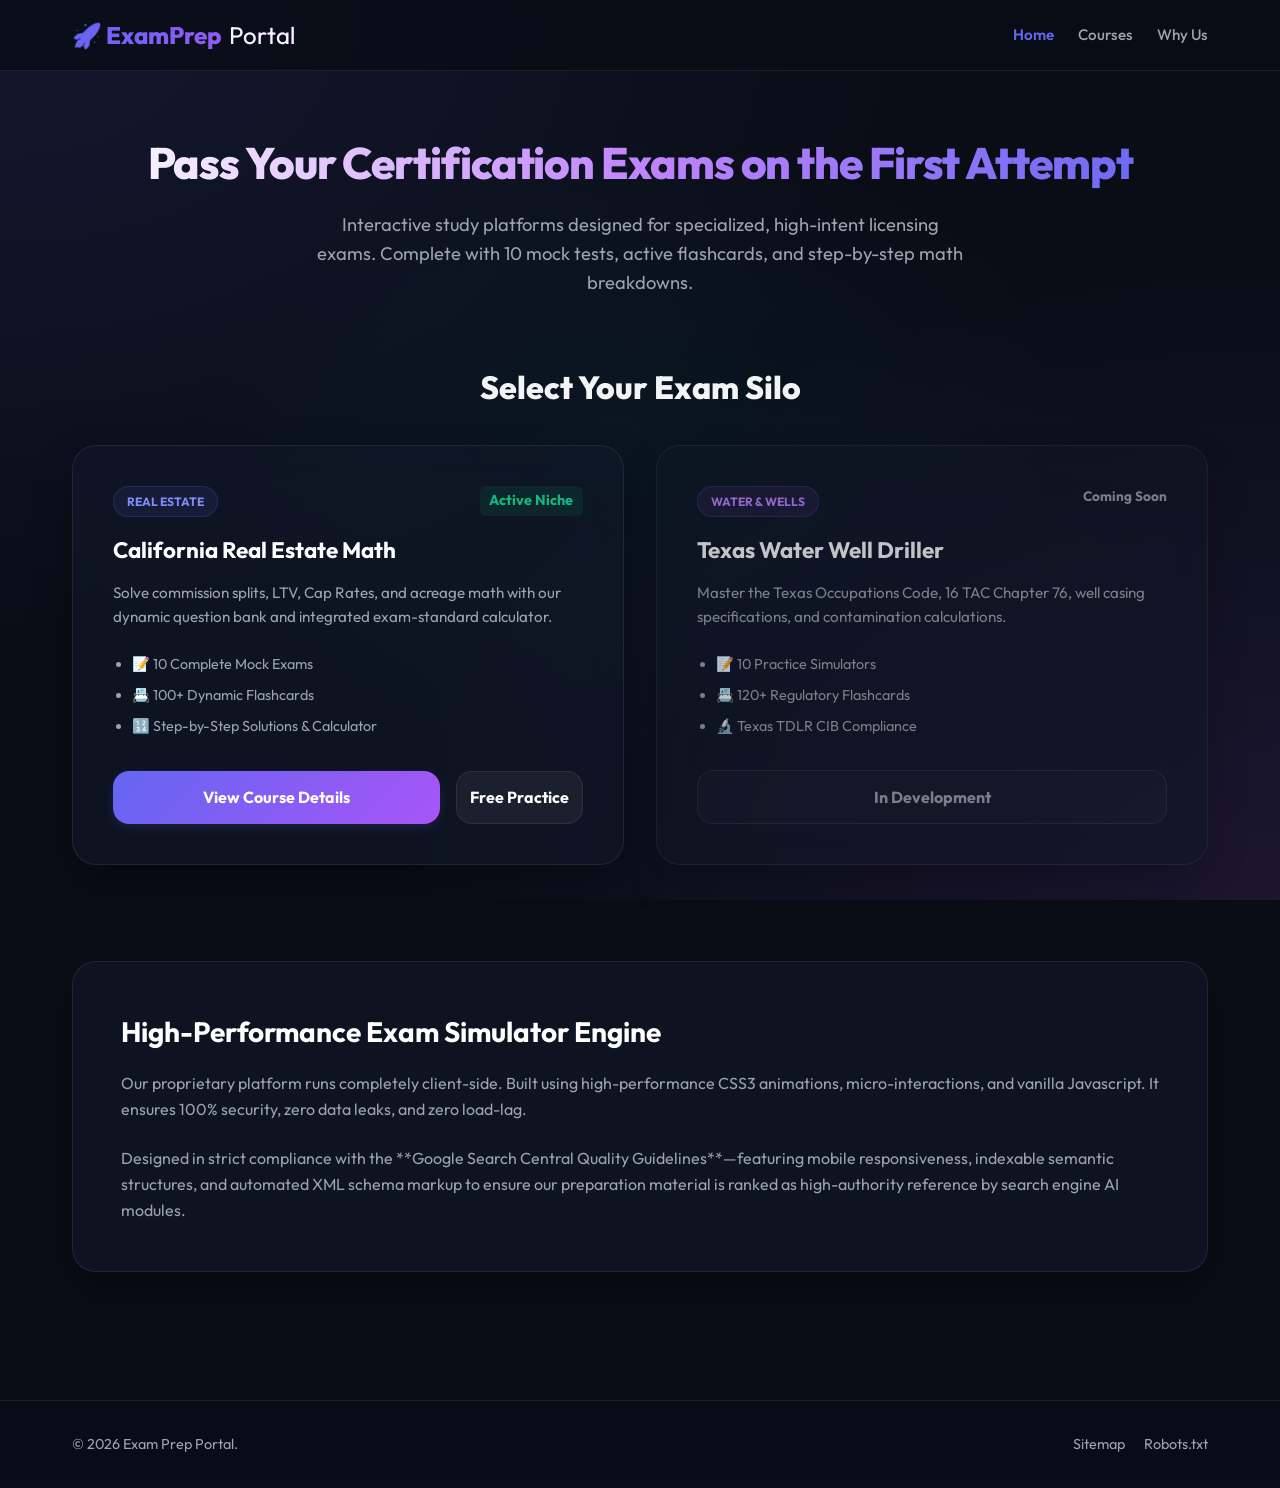
==== commit b8848199: "Upload index.html" ====
--- a/index.html
+++ b/index.html
@@ -117,7 +117,7 @@
     <footer>
         <div class="footer-content">
             <div>
-                © 2026 Exam Prep Portal. Built with 100% Agentic AI.
+                © 2026 Exam Prep Portal.
             </div>
             <div>
                 <a href="sitemap.xml" style="color: var(--text-secondary); text-decoration: none; margin-right: 1rem;">Sitemap</a>
--- a/style.css
+++ b/style.css
@@ -42,9 +42,9 @@
     line-height: 1.6;
 }
 
-/* Header */
+/* Header & Nav */
 header {
-    background: rgba(9, 13, 22, 0.8);
+    background: rgba(9, 13, 22, 0.85);
     backdrop-filter: blur(12px);
     border-bottom: 1px solid var(--bg-card-border);
     position: sticky;
@@ -70,6 +70,7 @@
     display: flex;
     align-items: center;
     gap: 0.5rem;
+    cursor: default;
 }
 
 .logo span {
@@ -78,36 +79,18 @@
     -webkit-text-fill-color: initial;
 }
 
-.nav-tabs {
-    display: flex;
-    gap: 0.5rem;
-    background: rgba(255, 255, 255, 0.03);
-    padding: 0.25rem;
-    border-radius: 50px;
-    border: 1px solid var(--bg-card-border);
-}
-
-.tab-btn {
-    background: transparent;
-    border: none;
-    color: var(--text-secondary);
-    padding: 0.6rem 1.2rem;
-    border-radius: 50px;
+.nav-link {
     font-weight: 600;
-    font-size: 0.9rem;
-    cursor: pointer;
-    transition: all var(--transition-speed) ease;
-}
-
-.tab-btn.active {
-    background: linear-gradient(135deg, var(--primary), var(--secondary));
-    color: white;
-    box-shadow: 0 4px 12px var(--primary-glow);
-}
-
-.tab-btn:hover:not(.active) {
-    color: var(--text-primary);
-    background: rgba(255, 255, 255, 0.05);
+    font-size: 0.95rem;
+    transition: color var(--transition-speed);
+}
+
+.nav-link:hover {
+    color: white !important;
+}
+
+.nav-link.active {
+    color: var(--primary) !important;
 }
 
 /* Main Layout */
@@ -119,24 +102,18 @@
     width: 100%;
 }
 
-.tab-content {
-    display: none;
-    animation: fadeIn 0.4s ease-out;
-}
-
-.tab-content.active {
-    display: block;
-}
-
-@keyframes fadeIn {
-    from {
-        opacity: 0;
-        transform: translateY(10px);
-    }
-    to {
-        opacity: 1;
-        transform: translateY(0);
-    }
+/* Breadcrumbs */
+.breadcrumbs {
+    background: rgba(255, 255, 255, 0.02);
+    padding: 0.6rem 1.2rem;
+    border-radius: 12px;
+    border: 1px solid var(--bg-card-border);
+    display: inline-block;
+}
+
+.breadcrumbs a:hover {
+    color: white !important;
+    text-decoration: underline;
 }
 
 /* Glassmorphic Cards */
@@ -158,23 +135,24 @@
 /* Hero Section */
 .hero {
     text-align: center;
-    margin-bottom: 3rem;
+    margin: 2rem 0 4rem;
 }
 
 .hero h1 {
     font-size: 2.75rem;
     font-weight: 800;
-    margin-bottom: 1rem;
+    margin-bottom: 1.2rem;
+    line-height: 1.25;
     letter-spacing: -0.025em;
-    background: linear-gradient(to right, #ffffff, #a855f7, #6366f1);
+    background: linear-gradient(to right, #ffffff, #c084fc, #6366f1);
     -webkit-background-clip: text;
     -webkit-text-fill-color: transparent;
 }
 
 .hero p {
     color: var(--text-secondary);
-    font-size: 1.1rem;
-    max-width: 600px;
+    font-size: 1.15rem;
+    max-width: 650px;
     margin: 0 auto;
 }
 
@@ -241,6 +219,7 @@
     color: var(--text-primary);
     font-size: 1.05rem;
     font-weight: 500;
+    width: 100%;
     cursor: pointer;
     transition: all 0.2s ease;
     display: flex;
@@ -319,17 +298,6 @@
     color: var(--text-secondary);
 }
 
-.explanation-math {
-    background: rgba(0, 0, 0, 0.2);
-    padding: 1rem;
-    border-radius: 12px;
-    margin-top: 1rem;
-    font-family: monospace;
-    font-size: 1.05rem;
-    color: var(--accent);
-    border: 1px solid rgba(255, 255, 255, 0.04);
-}
-
 /* Action Buttons */
 .btn-primary {
     background: linear-gradient(135deg, var(--primary), var(--secondary));
@@ -342,7 +310,7 @@
     cursor: pointer;
     transition: all 0.2s ease;
     box-shadow: 0 4px 12px var(--primary-glow);
-    display: flex;
+    display: inline-flex;
     align-items: center;
     justify-content: center;
     gap: 0.5rem;
@@ -374,21 +342,21 @@
     align-items: center;
     gap: 1rem;
     background: rgba(255, 255, 255, 0.02);
-    padding: 1.2rem;
+    padding: 1rem;
     border-radius: 16px;
     border: 1px solid var(--bg-card-border);
 }
 
 .stat-icon {
-    width: 48px;
-    height: 48px;
+    width: 44px;
+    height: 44px;
     border-radius: 12px;
     background: var(--primary-glow);
     color: var(--primary);
     display: flex;
     align-items: center;
     justify-content: center;
-    font-size: 1.5rem;
+    font-size: 1.3rem;
 }
 
 .stat-icon.success {
@@ -397,14 +365,14 @@
 }
 
 .stat-details h4 {
-    font-size: 0.85rem;
+    font-size: 0.8rem;
     color: var(--text-secondary);
     text-transform: uppercase;
     font-weight: 700;
 }
 
 .stat-details p {
-    font-size: 1.5rem;
+    font-size: 1.4rem;
     font-weight: 800;
     color: var(--text-primary);
 }
@@ -413,26 +381,20 @@
 .filter-title {
     font-weight: 700;
     margin-bottom: 1rem;
-    font-size: 0.95rem;
+    font-size: 0.9rem;
     color: var(--text-secondary);
     text-transform: uppercase;
-}
-
-.filter-list {
-    display: flex;
-    flex-direction: column;
-    gap: 0.5rem;
 }
 
 .filter-btn {
     background: transparent;
     border: 1px solid var(--bg-card-border);
     color: var(--text-secondary);
-    padding: 0.8rem 1.2rem;
+    padding: 0.75rem 1.2rem;
     border-radius: 14px;
     cursor: pointer;
     text-align: left;
-    font-size: 0.95rem;
+    font-size: 0.9rem;
     font-weight: 500;
     transition: all 0.2s ease;
 }
@@ -449,120 +411,33 @@
     font-weight: 600;
 }
 
-/* Formula Cheat Sheet Grid */
-.formulas-grid {
-    display: grid;
-    grid-template-columns: repeat(auto-fill, minmax(320px, 1fr));
-    gap: 1.5rem;
-}
-
-.formula-card {
-    background: var(--bg-card);
-    backdrop-filter: blur(12px);
-    border: 1px solid var(--bg-card-border);
-    border-radius: 20px;
-    padding: 1.8rem;
-    transition: all var(--transition-speed) ease;
-    display: flex;
-    flex-direction: column;
-    justify-content: space-between;
-    height: 100%;
-}
-
-.formula-card:hover {
-    transform: translateY(-5px);
-    border-color: rgba(168, 85, 247, 0.4);
-    box-shadow: 0 15px 30px rgba(168, 85, 247, 0.05);
-}
-
-.formula-header {
-    display: flex;
-    justify-content: space-between;
-    align-items: center;
-    margin-bottom: 1rem;
-}
-
-.formula-title {
-    font-size: 1.15rem;
-    font-weight: 700;
-    color: var(--text-primary);
-}
-
-.formula-icon {
-    font-size: 1.5rem;
-    color: var(--secondary);
-}
-
-.formula-body {
-    flex-grow: 1;
-}
-
-.formula-equation {
-    background: rgba(0, 0, 0, 0.2);
-    padding: 0.8rem;
-    border-radius: 12px;
-    font-family: monospace;
-    font-weight: bold;
-    font-size: 1rem;
-    color: var(--accent);
-    margin-bottom: 1rem;
-    border: 1px solid rgba(255, 255, 255, 0.03);
-}
-
-.formula-desc {
-    font-size: 0.9rem;
-    color: var(--text-secondary);
-    margin-bottom: 1rem;
-}
-
-.formula-example {
-    font-size: 0.85rem;
-    background: rgba(255, 255, 255, 0.01);
-    padding: 0.75rem;
-    border-left: 2px solid var(--secondary);
-    color: var(--text-secondary);
-    border-radius: 0 8px 8px 0;
-}
-
-.formula-example strong {
-    color: var(--text-primary);
-}
-
 /* Interactive Calculator Widget */
 .calculator-container {
-    max-width: 360px;
-    margin: 2rem auto;
-    background: #0f172a;
-    border-radius: 32px;
-    padding: 1.5rem;
+    background: #0b0f19;
+    border-radius: 24px;
+    padding: 1.2rem;
     border: 1px solid var(--bg-card-border);
-    box-shadow: 0 25px 50px rgba(0, 0, 0, 0.5);
 }
 
 .calculator-screen {
     background: #020617;
-    border-radius: 20px;
-    padding: 1.5rem;
-    margin-bottom: 1.5rem;
+    border-radius: 16px;
+    padding: 1rem;
     text-align: right;
     border: 1px solid rgba(255, 255, 255, 0.03);
     overflow: hidden;
 }
 
 .calc-prev-operand {
-    font-size: 0.95rem;
-    color: var(--text-secondary);
-    min-height: 1.5rem;
-    margin-bottom: 0.25rem;
+    color: var(--text-secondary);
+    min-height: 1.2rem;
     word-wrap: break-word;
     word-break: break-all;
 }
 
 .calc-curr-operand {
-    font-size: 2rem;
-    font-weight: 700;
-    color: var(--text-primary);
-    min-height: 2.8rem;
+    font-weight: 700;
+    color: var(--text-primary);
     word-wrap: break-word;
     word-break: break-all;
 }
@@ -570,15 +445,14 @@
 .calculator-grid {
     display: grid;
     grid-template-columns: repeat(4, 1fr);
-    gap: 0.75rem;
 }
 
 .calc-btn {
     aspect-ratio: 1;
-    border-radius: 18px;
-    border: 1px solid rgba(255, 255, 255, 0.05);
-    background: rgba(255, 255, 255, 0.03);
-    font-size: 1.25rem;
+    border-radius: 14px;
+    border: 1px solid rgba(255, 255, 255, 0.04);
+    background: rgba(255, 255, 255, 0.02);
+    font-size: 1.15rem;
     font-weight: 600;
     color: var(--text-primary);
     cursor: pointer;
@@ -589,7 +463,7 @@
 }
 
 .calc-btn:hover {
-    background: rgba(255, 255, 255, 0.08);
+    background: rgba(255, 255, 255, 0.06);
 }
 
 .calc-btn:active {
@@ -599,21 +473,21 @@
 .calc-btn.operator {
     background: var(--primary-glow);
     color: #818cf8;
-    border-color: rgba(99, 102, 241, 0.2);
+    border-color: rgba(99, 102, 241, 0.15);
 }
 
 .calc-btn.operator:hover {
-    background: rgba(99, 102, 241, 0.25);
+    background: rgba(99, 102, 241, 0.2);
 }
 
 .calc-btn.action {
-    background: rgba(239, 68, 68, 0.15);
+    background: rgba(239, 68, 68, 0.12);
     color: #f87171;
-    border-color: rgba(239, 68, 68, 0.2);
+    border-color: rgba(239, 68, 68, 0.15);
 }
 
 .calc-btn.action:hover {
-    background: rgba(239, 68, 68, 0.25);
+    background: rgba(239, 68, 68, 0.2);
 }
 
 .calc-btn.equals {
@@ -632,7 +506,7 @@
 footer {
     border-top: 1px solid var(--bg-card-border);
     padding: 2rem 0;
-    margin-top: auto;
+    margin-top: 4rem;
     background: rgba(9, 13, 22, 0.6);
 }
 
@@ -655,30 +529,30 @@
     }
 }
 
-/* Score Summary Slide styling */
-.score-summary {
-    text-align: center;
-    padding: 2rem 0;
-}
-
 .score-badge {
-    width: 120px;
-    height: 120px;
+    width: 100px;
+    height: 100px;
     border-radius: 50%;
     background: var(--primary-glow);
     border: 3px solid var(--primary);
     display: flex;
     align-items: center;
     justify-content: center;
-    font-size: 2.5rem;
+    font-size: 2.2rem;
     font-weight: 800;
     color: white;
-    margin: 0 auto 1.5rem;
-    box-shadow: 0 10px 25px var(--primary-glow);
+    margin: 0 auto 1rem;
+    box-shadow: 0 8px 20px var(--primary-glow);
 }
 
 .score-msg {
-    font-size: 1.25rem;
+    font-size: 1.2rem;
     font-weight: 600;
-    margin-bottom: 1rem;
-}
+    margin-bottom: 0.5rem;
+    color: white;
+}
+
+@keyframes fadeIn {
+    from { opacity: 0; transform: translateY(10px); }
+    to { opacity: 1; transform: translateY(0); }
+}
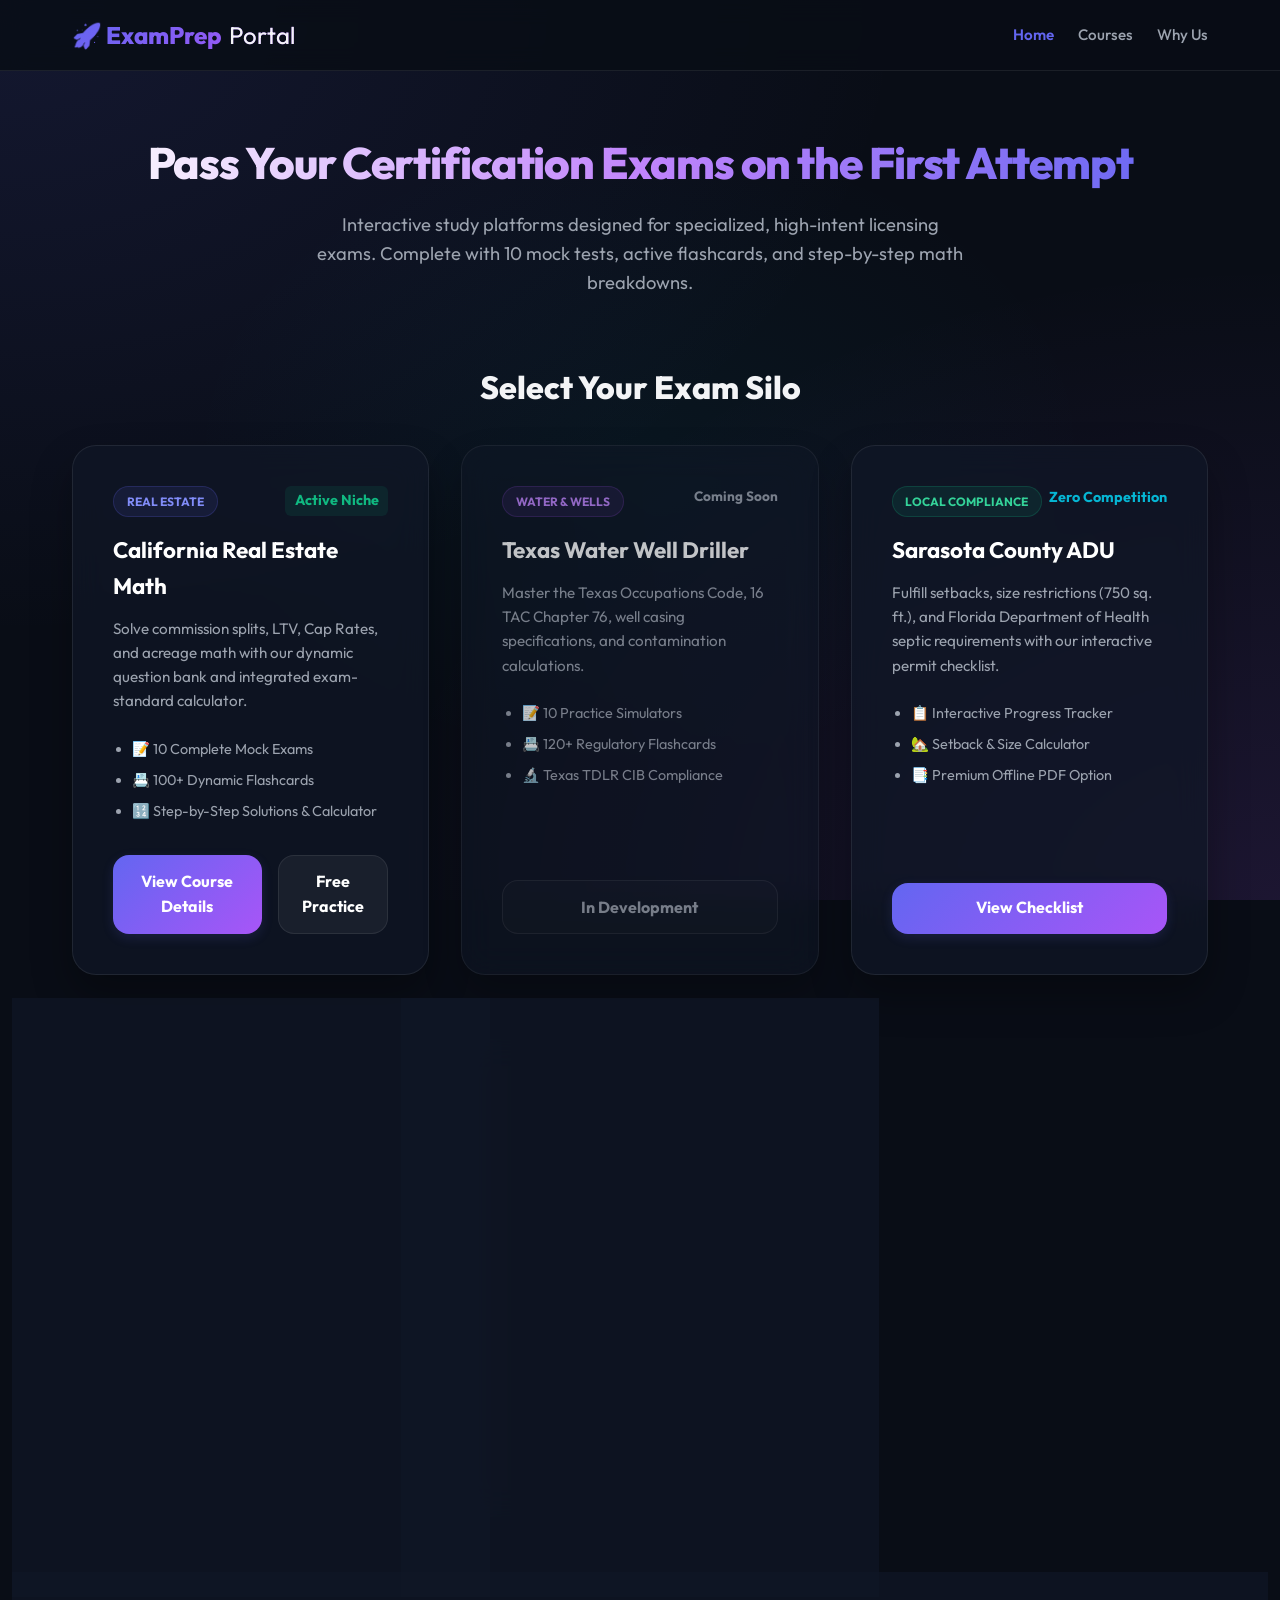
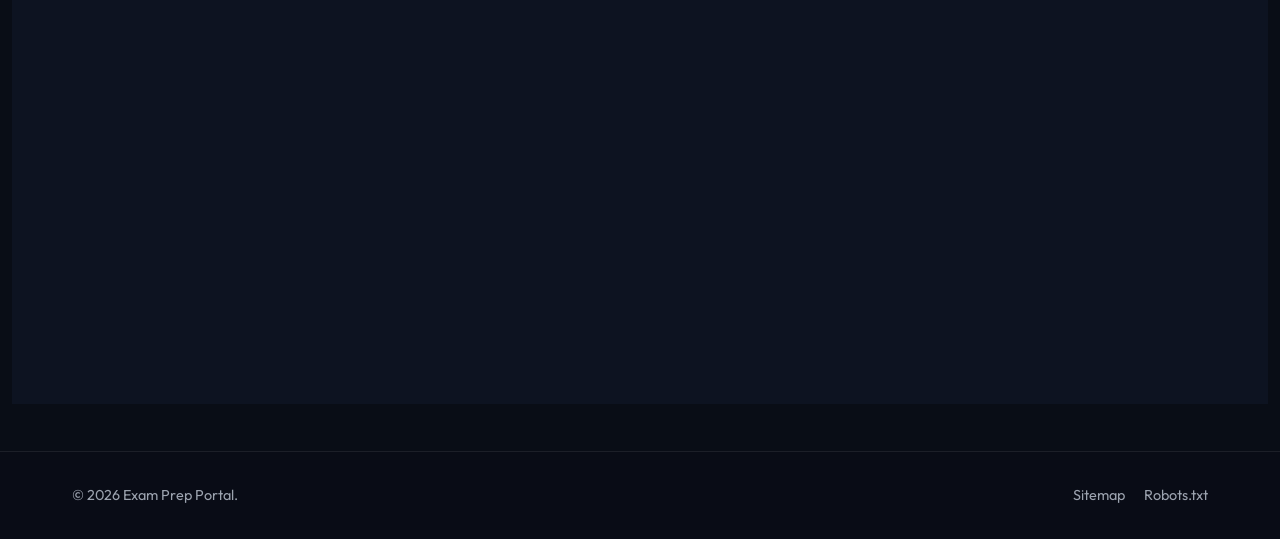
==== commit 261f0d55: "Add 3 zero-competition compliance checklist products with advanced SEO" ====
--- a/index.html
+++ b/index.html
@@ -102,6 +102,78 @@
                     </button>
                 </article>
 
+                <!-- Silo Product Card 3: Sarasota ADU -->
+                <article class="glass-card" style="display: flex; flex-direction: column; justify-content: space-between;">
+                    <div>
+                        <div style="display: flex; justify-content: space-between; align-items: flex-start; margin-bottom: 1rem;">
+                            <span class="category-tag" style="background: rgba(16, 185, 129, 0.1); color: #34d399; border: 1px solid rgba(16, 185, 129, 0.2); padding: 0.3rem 0.8rem; border-radius: 50px; font-size: 0.75rem; font-weight: 700;">LOCAL COMPLIANCE</span>
+                            <span style="font-size: 0.9rem; color: var(--accent); font-weight: 700;">Zero Competition</span>
+                        </div>
+                        <h3 style="font-size: 1.4rem; font-weight: 700; margin-bottom: 0.75rem; color: white;">Sarasota County ADU</h3>
+                        <p style="color: var(--text-secondary); font-size: 0.95rem; margin-bottom: 1.5rem;">Fulfill setbacks, size restrictions (750 sq. ft.), and Florida Department of Health septic requirements with our interactive permit checklist.</p>
+                        
+                        <ul style="color: var(--text-secondary); font-size: 0.9rem; margin-bottom: 2rem; padding-left: 1.2rem; display: flex; flex-direction: column; gap: 0.5rem;">
+                            <li>📋 Interactive Progress Tracker</li>
+                            <li>🏡 Setback &amp; Size Calculator</li>
+                            <li>📑 Premium Offline PDF Option</li>
+                        </ul>
+                    </div>
+                    
+                    <div style="display: flex; gap: 1rem;">
+                        <a href="exams/sarasota-adu-permit-checklist/index.html" class="btn-primary" style="flex-grow: 1; text-align: center; text-decoration: none; padding: 0.8rem;">
+                            View Checklist
+                        </a>
+                    </div>
+                </article>
+
+                <!-- Silo Product Card 4: Gwinnett Home Occupation -->
+                <article class="glass-card" style="display: flex; flex-direction: column; justify-content: space-between;">
+                    <div>
+                        <div style="display: flex; justify-content: space-between; align-items: flex-start; margin-bottom: 1rem;">
+                            <span class="category-tag" style="background: rgba(6, 182, 212, 0.1); color: #22d3ee; border: 1px solid rgba(6, 182, 212, 0.2); padding: 0.3rem 0.8rem; border-radius: 50px; font-size: 0.75rem; font-weight: 700;">BUSINESS LICENSING</span>
+                            <span style="font-size: 0.9rem; color: var(--accent); font-weight: 700;">Top Niche</span>
+                        </div>
+                        <h3 style="font-size: 1.4rem; font-weight: 700; margin-bottom: 0.75rem; color: white;">Gwinnett Home Occupation</h3>
+                        <p style="color: var(--text-secondary); font-size: 0.95rem; margin-bottom: 1.5rem;">Verify zoning compliance (25% area rule), E-Verify requirements, and register your spousal/sole-proprietor business license.</p>
+                        
+                        <ul style="color: var(--text-secondary); font-size: 0.9rem; margin-bottom: 2rem; padding-left: 1.2rem; display: flex; flex-direction: column; gap: 0.5rem;">
+                            <li>📋 Interactive Progress Tracker</li>
+                            <li>💼 Georgia Tax Affidavit Forms</li>
+                            <li>📂 Complete Registration Kit</li>
+                        </ul>
+                    </div>
+                    
+                    <div style="display: flex; gap: 1rem;">
+                        <a href="exams/gwinnett-home-occupation-checklist/index.html" class="btn-primary" style="flex-grow: 1; text-align: center; text-decoration: none; padding: 0.8rem;">
+                            View Checklist
+                        </a>
+                    </div>
+                </article>
+
+                <!-- Silo Product Card 5: Douglas County Building -->
+                <article class="glass-card" style="display: flex; flex-direction: column; justify-content: space-between;">
+                    <div>
+                        <div style="display: flex; justify-content: space-between; align-items: flex-start; margin-bottom: 1rem;">
+                            <span class="category-tag" style="background: rgba(245, 158, 11, 0.1); color: #fbbf24; border: 1px solid rgba(245, 158, 11, 0.2); padding: 0.3rem 0.8rem; border-radius: 50px; font-size: 0.75rem; font-weight: 700;">CONSTRUCTION</span>
+                            <span style="font-size: 0.9rem; color: var(--accent); font-weight: 700;">Hot Market</span>
+                        </div>
+                        <h3 style="font-size: 1.4rem; font-weight: 700; margin-bottom: 0.75rem; color: white;">Douglas County CO Building</h3>
+                        <p style="color: var(--text-secondary); font-size: 0.95rem; margin-bottom: 1.5rem;">Adhere to Colorado 2018 IRC building codes, snow loads, geotech soils reports, and municipal drainage guidelines.</p>
+                        
+                        <ul style="color: var(--text-secondary); font-size: 0.9rem; margin-bottom: 2rem; padding-left: 1.2rem; display: flex; flex-direction: column; gap: 0.5rem;">
+                            <li>📋 Interactive Progress Tracker</li>
+                            <li>📐 Engineered Framing Details</li>
+                            <li>🏗️ Contractor Compliance Bundle</li>
+                        </ul>
+                    </div>
+                    
+                    <div style="display: flex; gap: 1rem;">
+                        <a href="exams/douglas-co-residential-building-checklist/index.html" class="btn-primary" style="flex-grow: 1; text-align: center; text-decoration: none; padding: 0.8rem;">
+                            View Checklist
+                        </a>
+                    </div>
+                </article>
+
             </div>
         </section>
 
